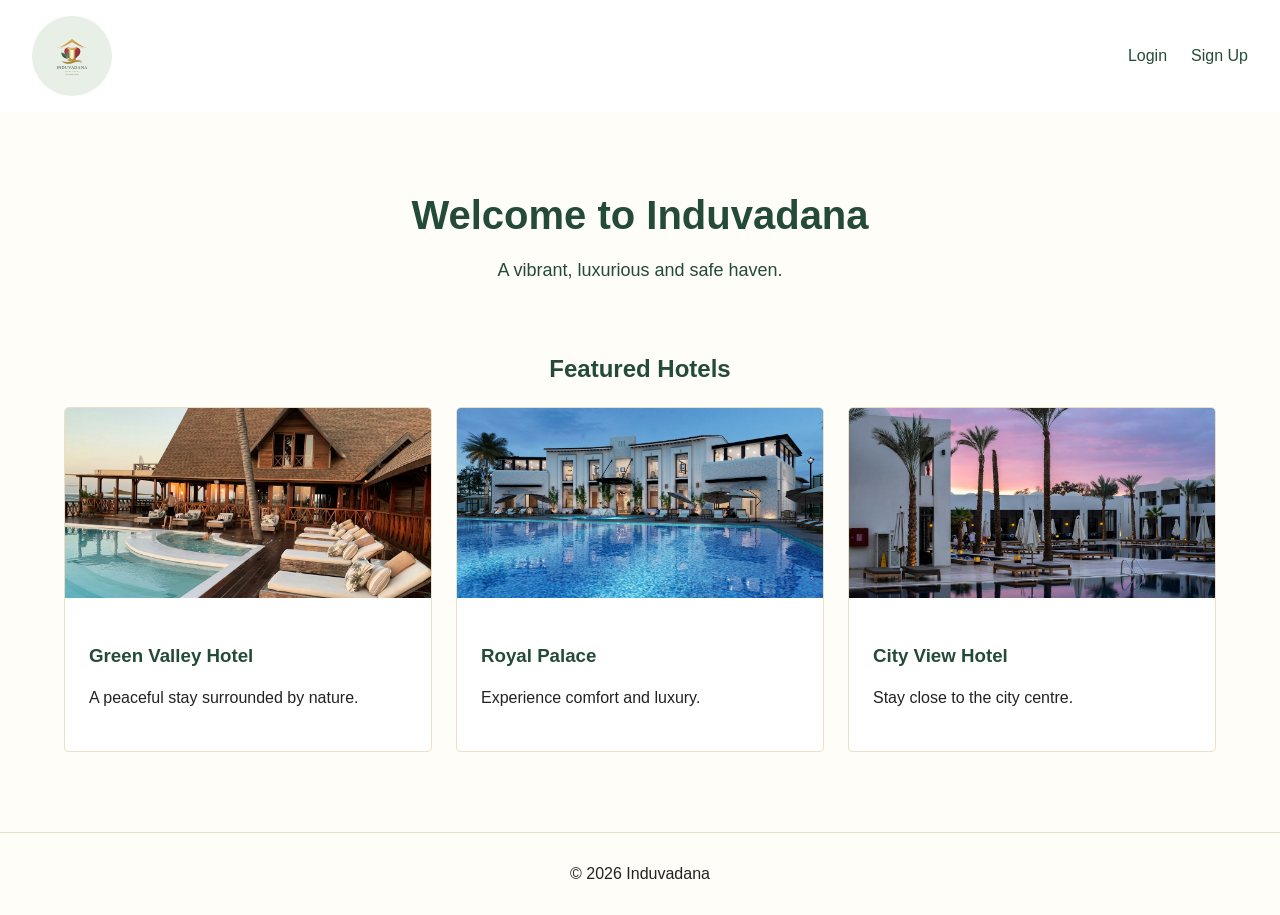
==== project/hotel-management-system/index.html @ 6945b36f "All the build Tasks for Oct 29th is completed" ====
<!DOCTYPE html>
<html lang="en">
<head>
    <meta charset="UTF-8">
    <meta name="viewport" content="width=device-width, initial-scale=1.0">

    <title>Induvadana</title>

    <link rel="stylesheet" href="css/style.css">
</head>
<body>
    <header class="header">
        <a href="index.html" class="logo-circle">
            <img src="Images/logo.svg" alt="Induvadana home">
        </a>

        <nav class="navbar" aria-label="Main navigation">
            <a href="pages/login.html">Login</a>
            <a href="pages/signup.html">Sign Up</a>
        </nav>
    </header>

    <main>
        <section aria-labelledby="welcome-heading">
            <h1 id="welcome-heading" class="title">
                Welcome to Induvadana
            </h1>

            <p class="subtitle">
                A vibrant, luxurious and safe haven.
            </p>
        </section>

        <section class="hotels-section" aria-labelledby="hotels-heading">
            <h2 id="hotels-heading">Featured Hotels</h2>

            <div class="hotel-grid">
            <article class="hotel-card">
                <img
                    class="hotel-card-image"
                    src="Images/hotels/green-valley-hotel.jpg"
                    alt="Elegant hotel building surrounded by greenery"
                    loading="lazy"
                >
                <div class="hotel-card-content">
                <h3>Green Valley Hotel</h3>
                <p>A peaceful stay surrounded by nature.</p>
                </div>
            </article>

            <article class="hotel-card">
                <img
                    class="hotel-card-image"
                    src="Images/hotels/royal-palace.jpg"
                    alt="Luxurious hotel room with a large bed and seating area"
                    loading="lazy"
                >
                <div class="hotel-card-content">
                <h3>Royal Palace</h3>
                <p>Experience comfort and luxury.</p>
                </div>
            </article>

            <article class="hotel-card">
                <img
                    class="hotel-card-image"
                    src="Images/hotels/city-view-hotel.jpg"
                    alt="Modern hotel interior with a city view"
                    loading="lazy"
                >
                <div class="hotel-card-content">
                <h3>City View Hotel</h3>
                <p>Stay close to the city centre.</p>
                </div>
            </article>
            </div>
        </section>

    </main>

    <footer>
        <p>&copy; 2026 Induvadana</p>
    </footer>
</body>
</html>
---- project/hotel-management-system/css/style.css ----
:root {
    --forest: #244b37;
    --gold: #c99a3b;
    --cream: #fffdf7;
    --border: #eadfc7;
}

* {
    box-sizing: border-box;
}

body {
    margin: 0;
    font-family: Arial, sans-serif;
    color: #222222;
    background-color: var(--cream);
}

.header {
    display: flex;
    justify-content: space-between;
    align-items: center;
    padding: 16px 32px;
    background-color: #ffffff;
}


.logo-circle {
    width: 80px;
    height: 80px;
    border-radius: 50%;
    background-color: #e8efe7;

    display: flex;
    justify-content: center;
    align-items: center;

    overflow: hidden;
    flex-shrink: 0;
}

.logo-circle img {
    width: 80%;
    height: 80%;
    object-fit: contain;
}

.navbar {
    display: flex;
    align-items: center;
    gap: 24px;
}

.navbar a {
    color: var(--forest);
    text-decoration: none;
    font-size: 16px;
}

.navbar a:hover {
    color: var(--gold);
}


main {
    padding: 48px 32px;
    text-align: center;
}

.title {
    color: var(--forest);
    font-size: 40px;
    margin-bottom: 12px;
}

.subtitle {
    color: var(--forest);
    font-size: 18px;
    line-height: 1.6;
}


footer {
    padding: 16px;
    text-align: center;
    border-top: 1px solid var(--border);
}


@media (max-width: 600px) {
    .header {
        padding: 12px 16px;
    }

    .logo-circle {
        width: 56px;
        height: 56px;
    }

    .navbar {
        gap: 12px;
    }

    main {
        padding: 32px 16px;
    }

    .title {
        font-size: 30px;
    }
}


.hotels-section {
    padding: 32px;
}

.hotels-section h2 {
    color: var(--forest);
    margin-bottom: 24px;
}

.hotel-grid {
    display: grid;
    grid-template-columns: repeat(3, minmax(0, 1fr));
    gap: 24px;
}

.hotel-card {
    overflow: hidden;
    background-color: #ffffff;
    border: 1px solid var(--border);
    border-radius: 5px;
    text-align: left;
}

.hotel-card-image {
    width: 100%;
    height: 190px;
    object-fit: cover;
}

.hotel-card-content {
    padding: 24px;
}

.hotel-card h3 {
    color: var(--forest);
}

.hotel-card p {
    line-height: 1.6;
}

@media (max-width: 900px) {
    .hotel-grid {
        grid-template-columns: repeat(2, minmax(0, 1fr));
    }
}

@media (max-width: 600px) {
    .hotel-grid {
        grid-template-columns: 1fr;
    }
}


/* Signup page */
.signup-main {
    min-height: 75vh;
    padding: 40px 16px;
    display: flex;
    justify-content: center;
    align-items: center;
}

.signup-card {
    width: 100%;
    max-width: 480px;
    padding: 32px;
    background-color: #ffffff;
    border: 1px solid var(--border);
    border-radius: 16px;
}

.signup-card h1 {
    color: var(--forest);
    font-size: 30px;
    margin-top: 0;
}

.signup-card > p {
    line-height: 1.6;
}

#signup-form {
    display: flex;
    flex-direction: column;
    gap: 20px;
}

.form-group {
    margin: 10px 10px;
    display: flex;
    flex-direction: column;
    gap: 8px;
}

.form-group label {
    font-weight: 600;
}

.form-group input {
    width: 100%;
    min-height: 44px;
    padding: 12px;
    border: 1px solid #9a9a9a;
    border-radius: 8px;
    font: inherit;
}

.form-group input:focus-visible {
    outline: 3px solid var(--gold);
    outline-offset: 2px;
}

.form-group small {
    font-size: 13px;
    line-height: 1.5;
}

.field-error {
    color: #b42318;
}

.signup-button {
    margin-top: 20px;
    min-height: 46px;
    padding: 12px 16px;
    border: none;
    border-radius: 8px;
    background-color: var(--forest);
    color: #ffffff;
    font: inherit;
    font-weight: 600;
    cursor: pointer;
}

.signup-button:hover {
    background-color: #193727;
}

.signup-button:focus-visible {
    outline: 3px solid var(--gold);
    outline-offset: 3px;
}

#form-status {
    overflow-wrap: anywhere;
}

@media (max-width: 480px) {
    .signup-main {
        padding: 24px 16px;
        align-items: flex-start;
    }

    .signup-card {
        padding: 24px 18px;
    }

    .signup-card h1 {
        font-size: 26px;
    }
}
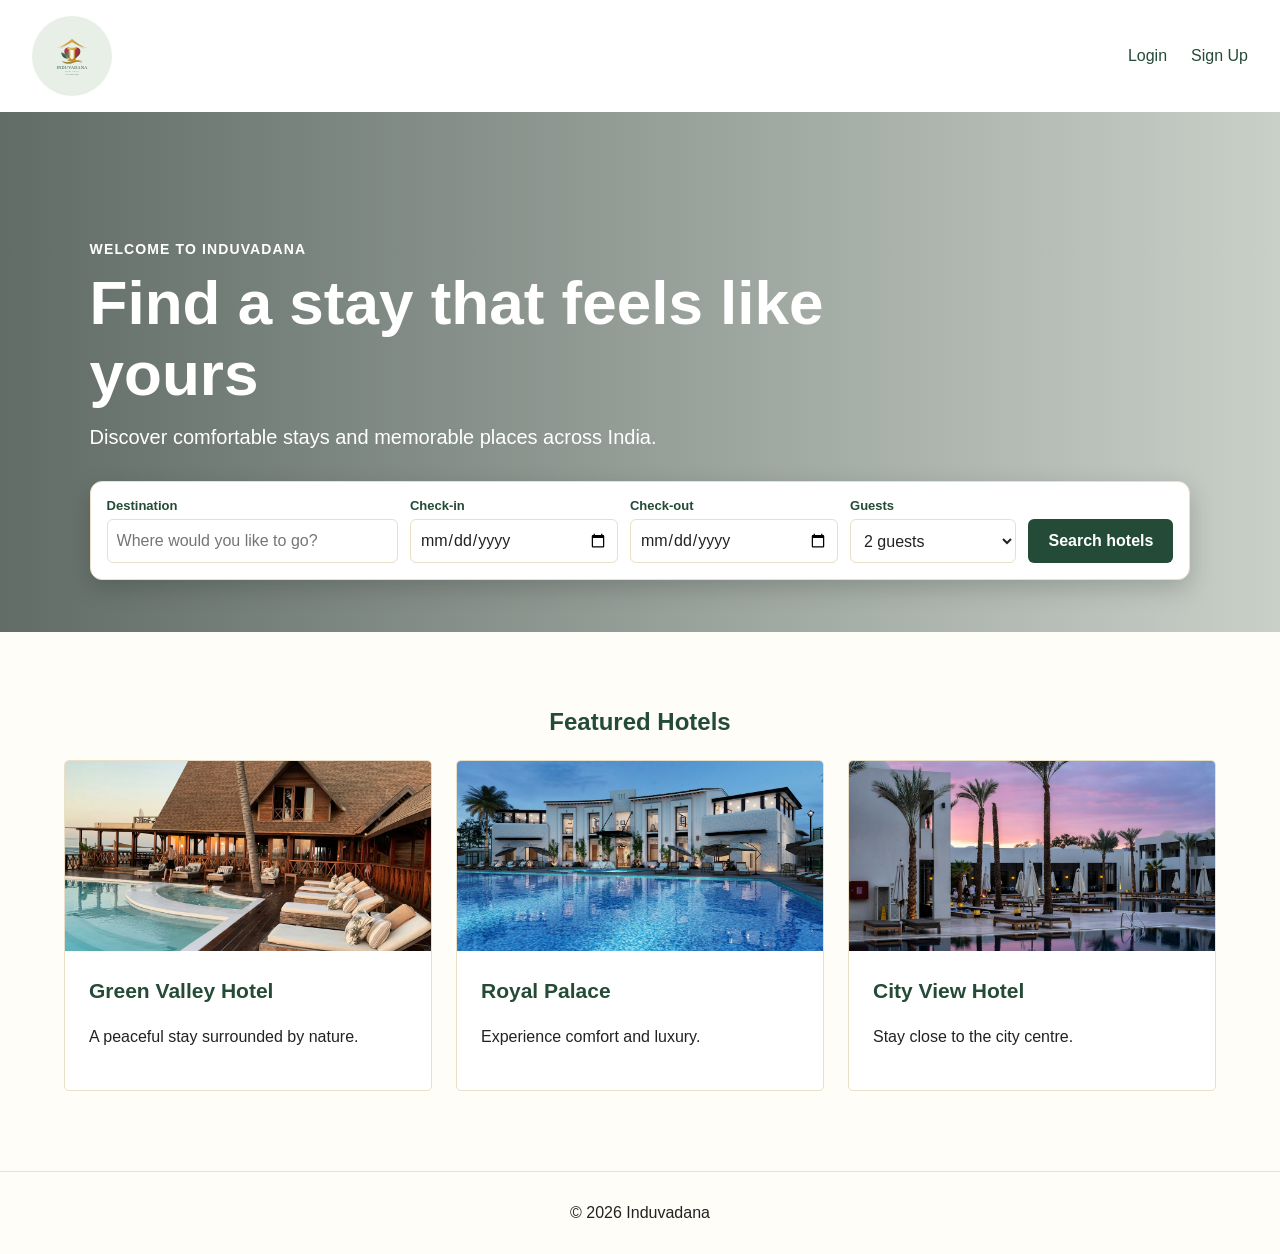
==== commit 33c036eb: "Complete pages of Hotel Managment Updated with Report" ====
--- a/project/hotel-management-system/index.html
+++ b/project/hotel-management-system/index.html
@@ -22,14 +22,36 @@
     </header>
 
     <main>
-        <section aria-labelledby="welcome-heading">
-            <h1 id="welcome-heading" class="title">
-                Welcome to Induvadana
-            </h1>
-
-            <p class="subtitle">
-                A vibrant, luxurious and safe haven.
-            </p>
+        <section class="hero hero-home" aria-labelledby="welcome-heading">
+            <div class="hero-copy">
+                <p class="hero-eyebrow">Welcome to Induvadana</p>
+                <h1 id="welcome-heading" class="title">Find a stay that feels like yours</h1>
+                <p class="subtitle">Discover comfortable stays and memorable places across India.</p>
+            </div>
+            <form class="search-bar" action="hotels.html" method="get" aria-label="Search hotels">
+                <div class="search-field">
+                    <label for="destination">Destination</label>
+                    <input id="destination" name="destination" type="search" placeholder="Where would you like to go?">
+                </div>
+                <div class="search-field">
+                    <label for="check-in">Check-in</label>
+                    <input id="check-in" name="check-in" type="date" required>
+                </div>
+                <div class="search-field">
+                    <label for="check-out">Check-out</label>
+                    <input id="check-out" name="check-out" type="date" required>
+                </div>
+                <div class="search-field guests-field">
+                    <label for="guests">Guests</label>
+                    <select id="guests" name="guests">
+                        <option value="1">1 guest</option>
+                        <option value="2" selected>2 guests</option>
+                        <option value="3">3 guests</option>
+                        <option value="4">4 guests</option>
+                    </select>
+                </div>
+                <button class="search-button" type="submit">Search hotels</button>
+            </form>
         </section>
 
         <section class="hotels-section" aria-labelledby="hotels-heading">
@@ -44,7 +66,7 @@
                     loading="lazy"
                 >
                 <div class="hotel-card-content">
-                <h3>Green Valley Hotel</h3>
+                        <h3><a href="hotel-details.html">Green Valley Hotel</a></h3>
                 <p>A peaceful stay surrounded by nature.</p>
                 </div>
             </article>
@@ -57,7 +79,7 @@
                     loading="lazy"
                 >
                 <div class="hotel-card-content">
-                <h3>Royal Palace</h3>
+                <h3><a href="hotel-details.html">Royal Palace</a></h3>
                 <p>Experience comfort and luxury.</p>
                 </div>
             </article>
@@ -70,7 +92,7 @@
                     loading="lazy"
                 >
                 <div class="hotel-card-content">
-                <h3>City View Hotel</h3>
+                <h3><a href="hotel-details.html">City View Hotel</a></h3>
                 <p>Stay close to the city centre.</p>
                 </div>
             </article>
--- a/project/hotel-management-system/css/style.css
+++ b/project/hotel-management-system/css/style.css
@@ -79,6 +79,109 @@
     font-size: 18px;
     line-height: 1.6;
 }
+
+.hero {
+    max-width: 760px;
+    margin: 12px auto 48px;
+    padding: 48px 24px;
+    background: #e8efe7;
+    border: 1px solid var(--border);
+    border-radius: 12px;
+}
+
+.hero-eyebrow {
+    margin: 0 0 10px;
+    color: var(--forest);
+    font-size: 14px;
+    font-weight: 700;
+    letter-spacing: 0.08em;
+    text-transform: uppercase;
+}
+
+.hero .title { margin-top: 0; }
+
+.hero-button, .hotel-link {
+    display: inline-block;
+    margin-top: 12px;
+    padding: 12px 18px;
+    border-radius: 6px;
+    background: var(--forest);
+    color: #ffffff;
+    font-weight: 700;
+    text-decoration: none;
+}
+
+.hero-button:hover, .hotel-link:hover { background: #193727; }
+.hero-button:focus-visible, .hotel-link:focus-visible {
+    outline: 3px solid var(--gold);
+    outline-offset: 3px;
+}
+
+.hero-home {
+    max-width: none;
+    min-height: 520px;
+    margin: -48px -32px 24px;
+    padding: 100px 7vw 52px;
+    display: flex;
+    flex-direction: column;
+    justify-content: flex-end;
+    gap: 28px;
+    border: 0;
+    border-radius: 0;
+    background-image: linear-gradient(90deg, rgb(15 28 24 / 62%), rgb(15 28 24 / 15%)),
+        url("https://images.unsplash.com/photo-1716896428196-dec785bafe08?auto=format&fit=crop&w=2200&q=85");
+    background-position: center 48%;
+    background-size: cover;
+    text-align: left;
+}
+
+.hero-home .hero-copy { max-width: 760px; }
+.hero-home .hero-eyebrow, .hero-home .title, .hero-home .subtitle { color: #ffffff; }
+.hero-home .title { margin: 0 0 12px; font-size: clamp(34px, 5vw, 62px); }
+.hero-home .subtitle { margin: 0; font-size: 20px; }
+
+.search-bar {
+    width: 100%;
+    display: grid;
+    grid-template-columns: 1.4fr 1fr 1fr 0.8fr auto;
+    align-items: end;
+    gap: 12px;
+    padding: 16px;
+    background: #ffffff;
+    border: 1px solid var(--border);
+    border-radius: 12px;
+    box-shadow: 0 8px 24px rgb(0 0 0 / 18%);
+}
+
+.search-field { min-width: 0; display: flex; flex-direction: column; gap: 6px; }
+.search-field label { color: var(--forest); font-size: 13px; font-weight: 700; }
+.search-field input, .search-field select {
+    width: 100%;
+    min-height: 44px;
+    padding: 9px;
+    border: 1px solid var(--border);
+    border-radius: 6px;
+    background: #ffffff;
+    color: #222222;
+    font: inherit;
+}
+.search-field input:focus-visible, .search-field select:focus-visible {
+    outline: 3px solid var(--gold);
+    outline-offset: 2px;
+}
+.search-button {
+    min-height: 44px;
+    padding: 10px 20px;
+    border: 0;
+    border-radius: 6px;
+    background: var(--forest);
+    color: #ffffff;
+    font: inherit;
+    font-weight: 700;
+    cursor: pointer;
+}
+.search-button:hover { background: #193727; }
+.search-button:focus-visible { outline: 3px solid var(--gold); outline-offset: 3px; }
 
 
 footer {
@@ -145,9 +248,15 @@
     padding: 24px;
 }
 
-.hotel-card h3 {
-    color: var(--forest);
-}
+.hotel-card h2, .hotel-card h3 {
+    color: var(--forest);
+    font-size: 21px;
+    margin-top: 0;
+}
+
+.hotel-card h2 a, .hotel-card h3 a { color: inherit; text-decoration: none; }
+.hotel-card h2 a:hover, .hotel-card h3 a:hover { color: var(--gold); }
+.hotel-card h2 a:focus-visible, .hotel-card h3 a:focus-visible { outline: 3px solid var(--gold); outline-offset: 3px; }
 
 .hotel-card p {
     line-height: 1.6;
@@ -160,10 +269,68 @@
 }
 
 @media (max-width: 600px) {
+    .navbar { flex-wrap: wrap; justify-content: flex-end; }
+    .navbar a { font-size: 14px; }
+    .hero { padding: 32px 18px; }
+
+    .hero-home {
+        min-height: 600px;
+        margin: -32px -16px 20px;
+        padding: 64px 16px 24px;
+        background-position: center;
+    }
+
+    .hero-home .subtitle { font-size: 16px; }
+    .search-bar { grid-template-columns: 1fr 1fr; gap: 12px; padding: 14px; }
+    .search-field:first-child, .search-button { grid-column: 1 / -1; }
+    .search-button { width: 100%; }
+
     .hotel-grid {
         grid-template-columns: 1fr;
     }
-}
+
+    .detail-image { height: 220px; }
+    .detail-content { padding: 20px; }
+    .room-option { align-items: flex-start; flex-direction: column; gap: 8px; }
+    .room-option .hotel-link { margin-top: 4px; }
+    .booking-summary div { grid-template-columns: 1fr; gap: 4px; }
+}
+
+.hotels-page { text-align: left; }
+.hotels-intro { text-align: center; }
+.hotels-page .hotels-section { padding: 16px 0; }
+
+.detail-card {
+    max-width: 1000px; margin: 0 auto; overflow: hidden; background: #ffffff;
+    border: 1px solid var(--border); border-radius: 10px; text-align: left;
+}
+.detail-image { display: block; width: 100%; height: 360px; object-fit: cover; }
+.detail-content { padding: 28px; }
+.detail-content .title { margin-top: 0; }
+.detail-content h2, .cancel-booking h2 { color: var(--forest); }
+.amenity-list { display: flex; flex-wrap: wrap; gap: 12px 28px; padding-left: 22px; }
+.room-option { display: flex; justify-content: space-between; align-items: center; gap: 20px; padding: 16px 0; border-top: 1px solid var(--border); }
+.room-option h3, .room-option p { margin: 4px 0; }
+.room-option h3 { color: var(--forest); }
+
+.form-page { display: flex; justify-content: center; }
+.form-page .signup-card { max-width: 620px; }
+.simple-form { display: flex; flex-direction: column; gap: 8px; }
+.simple-form .form-group { margin: 4px 0; }
+.simple-form select, .simple-form input { width: 100%; min-height: 44px; padding: 10px; border: 1px solid #9a9a9a; border-radius: 6px; background: #ffffff; font: inherit; }
+.simple-form input:focus-visible, .simple-form select:focus-visible { outline: 3px solid var(--gold); outline-offset: 2px; }
+.price-note { padding: 12px; background: #e8efe7; line-height: 1.5; }
+.cancel-booking { margin-top: 28px; padding-top: 12px; border-top: 1px solid var(--border); }
+.cancel-button { min-height: 44px; padding: 10px 16px; border: 1px solid #9b2c2c; border-radius: 6px; background: #ffffff; color: #8a2020; font: inherit; cursor: pointer; }
+.cancel-button:focus-visible { outline: 3px solid var(--gold); outline-offset: 2px; }
+.booking-summary { margin: 24px 0; }
+.booking-summary div { display: grid; grid-template-columns: 1fr 1.5fr; gap: 12px; padding: 10px 0; border-bottom: 1px solid var(--border); }
+.booking-summary dt { font-weight: 700; }
+.booking-summary dd { margin: 0; }
+.price-table { width: 100%; margin: 24px 0; border-collapse: collapse; text-align: left; }
+.price-table caption { margin-bottom: 8px; color: var(--forest); font-size: 20px; font-weight: 700; text-align: left; }
+.price-table th, .price-table td { padding: 12px 8px; border-bottom: 1px solid var(--border); }
+.price-table td { text-align: right; }
 
 
 /* Signup page */
